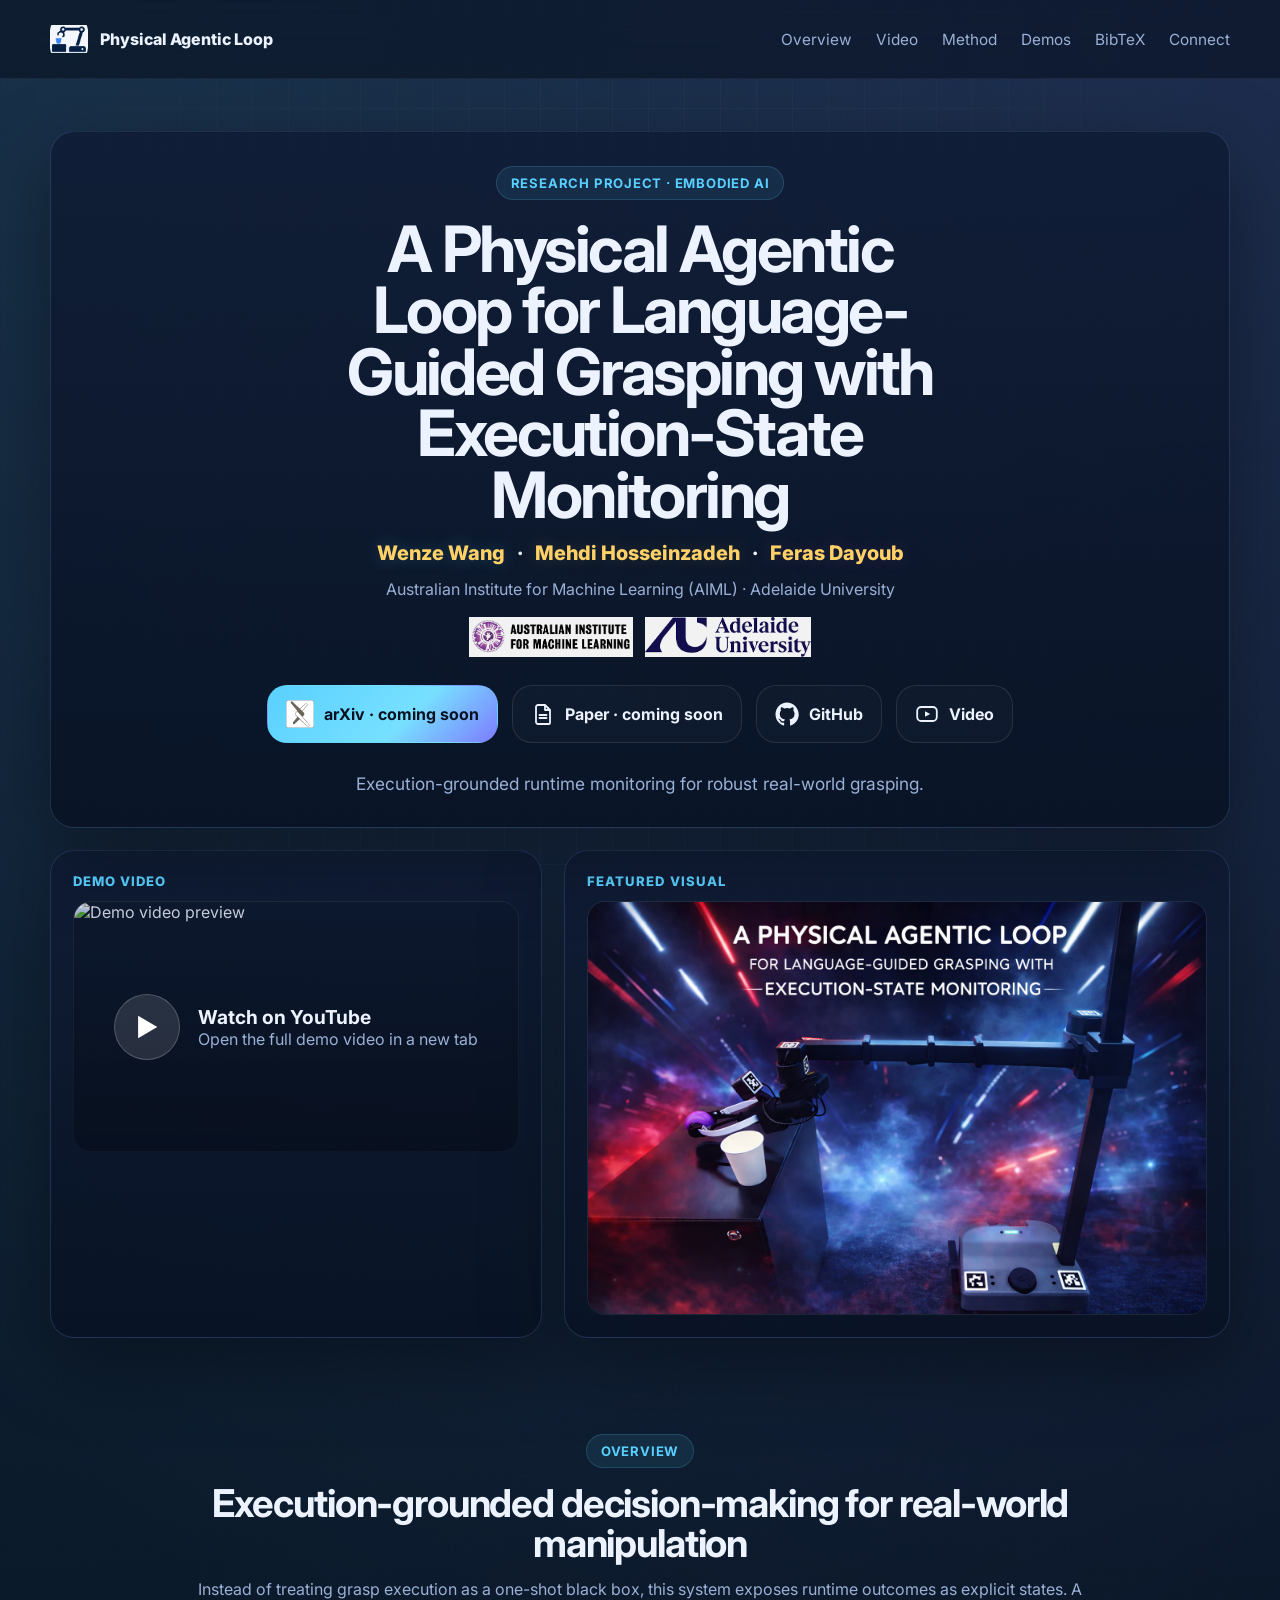
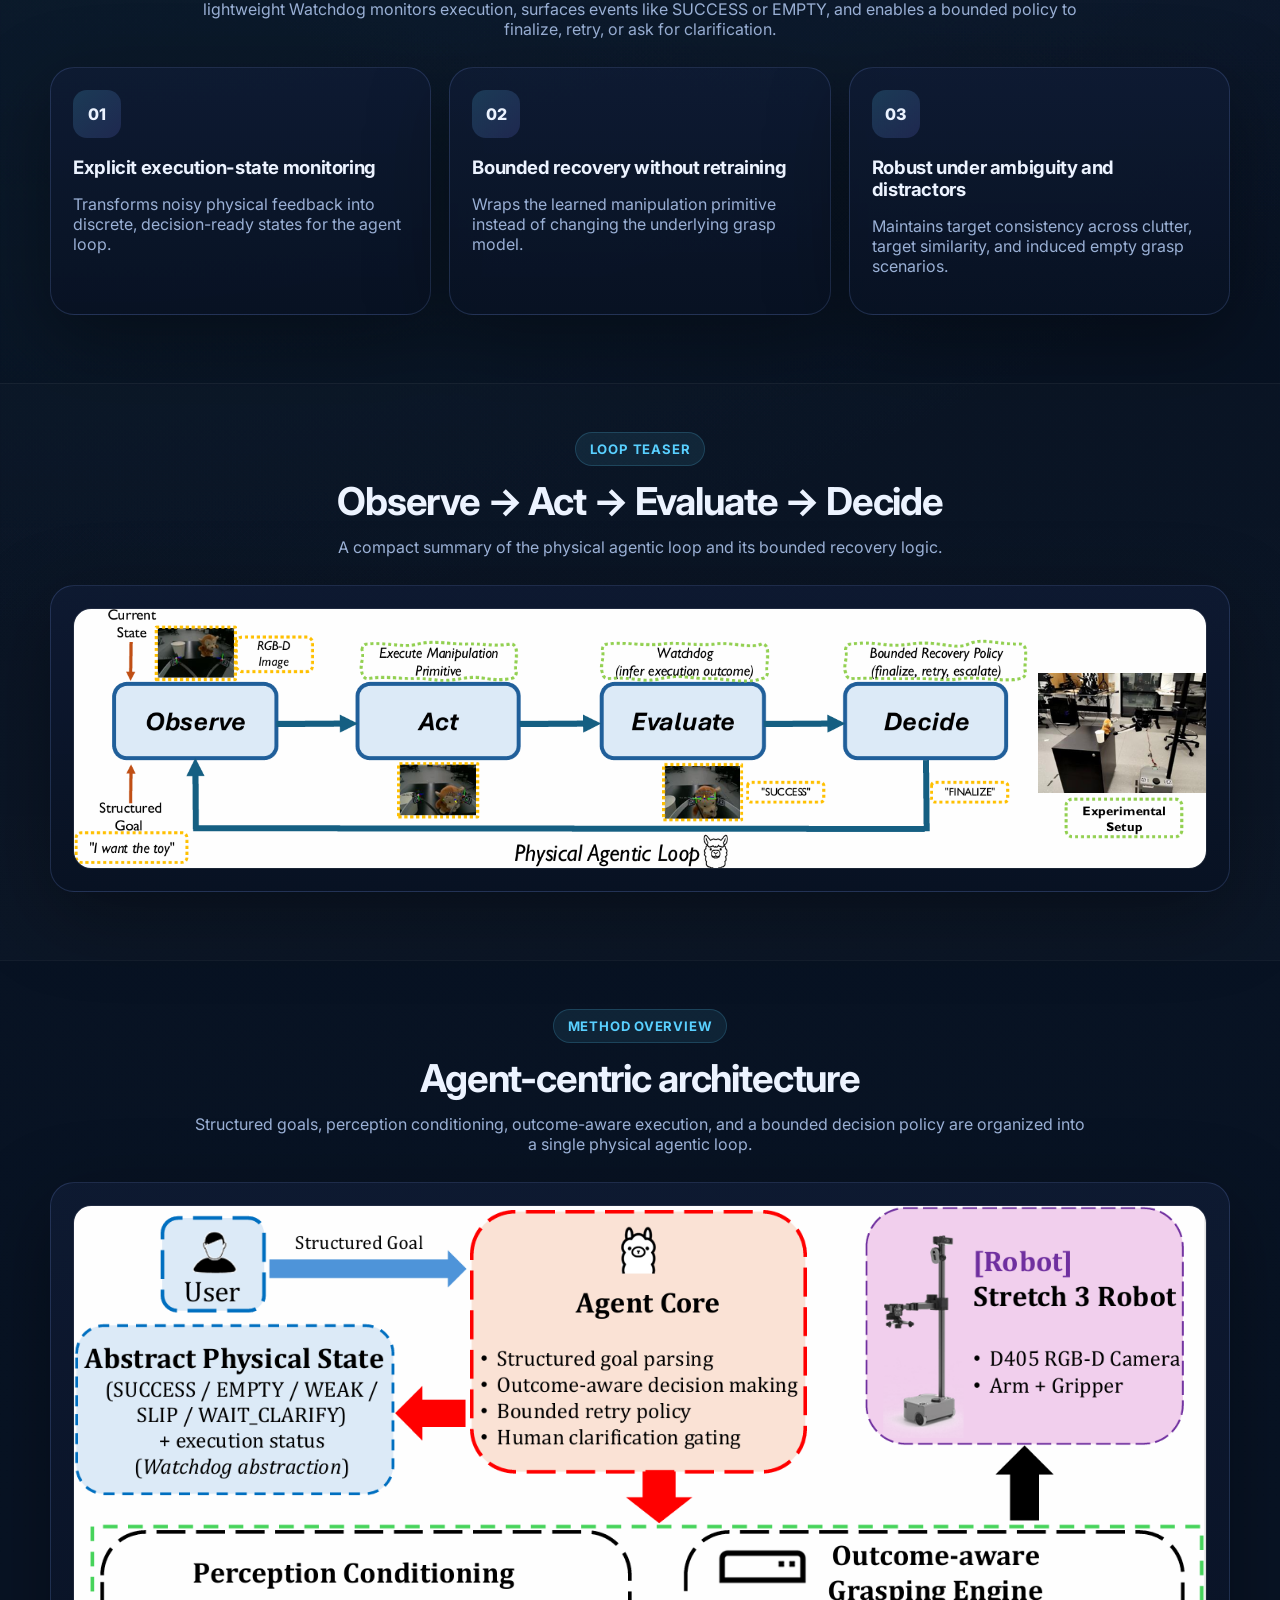
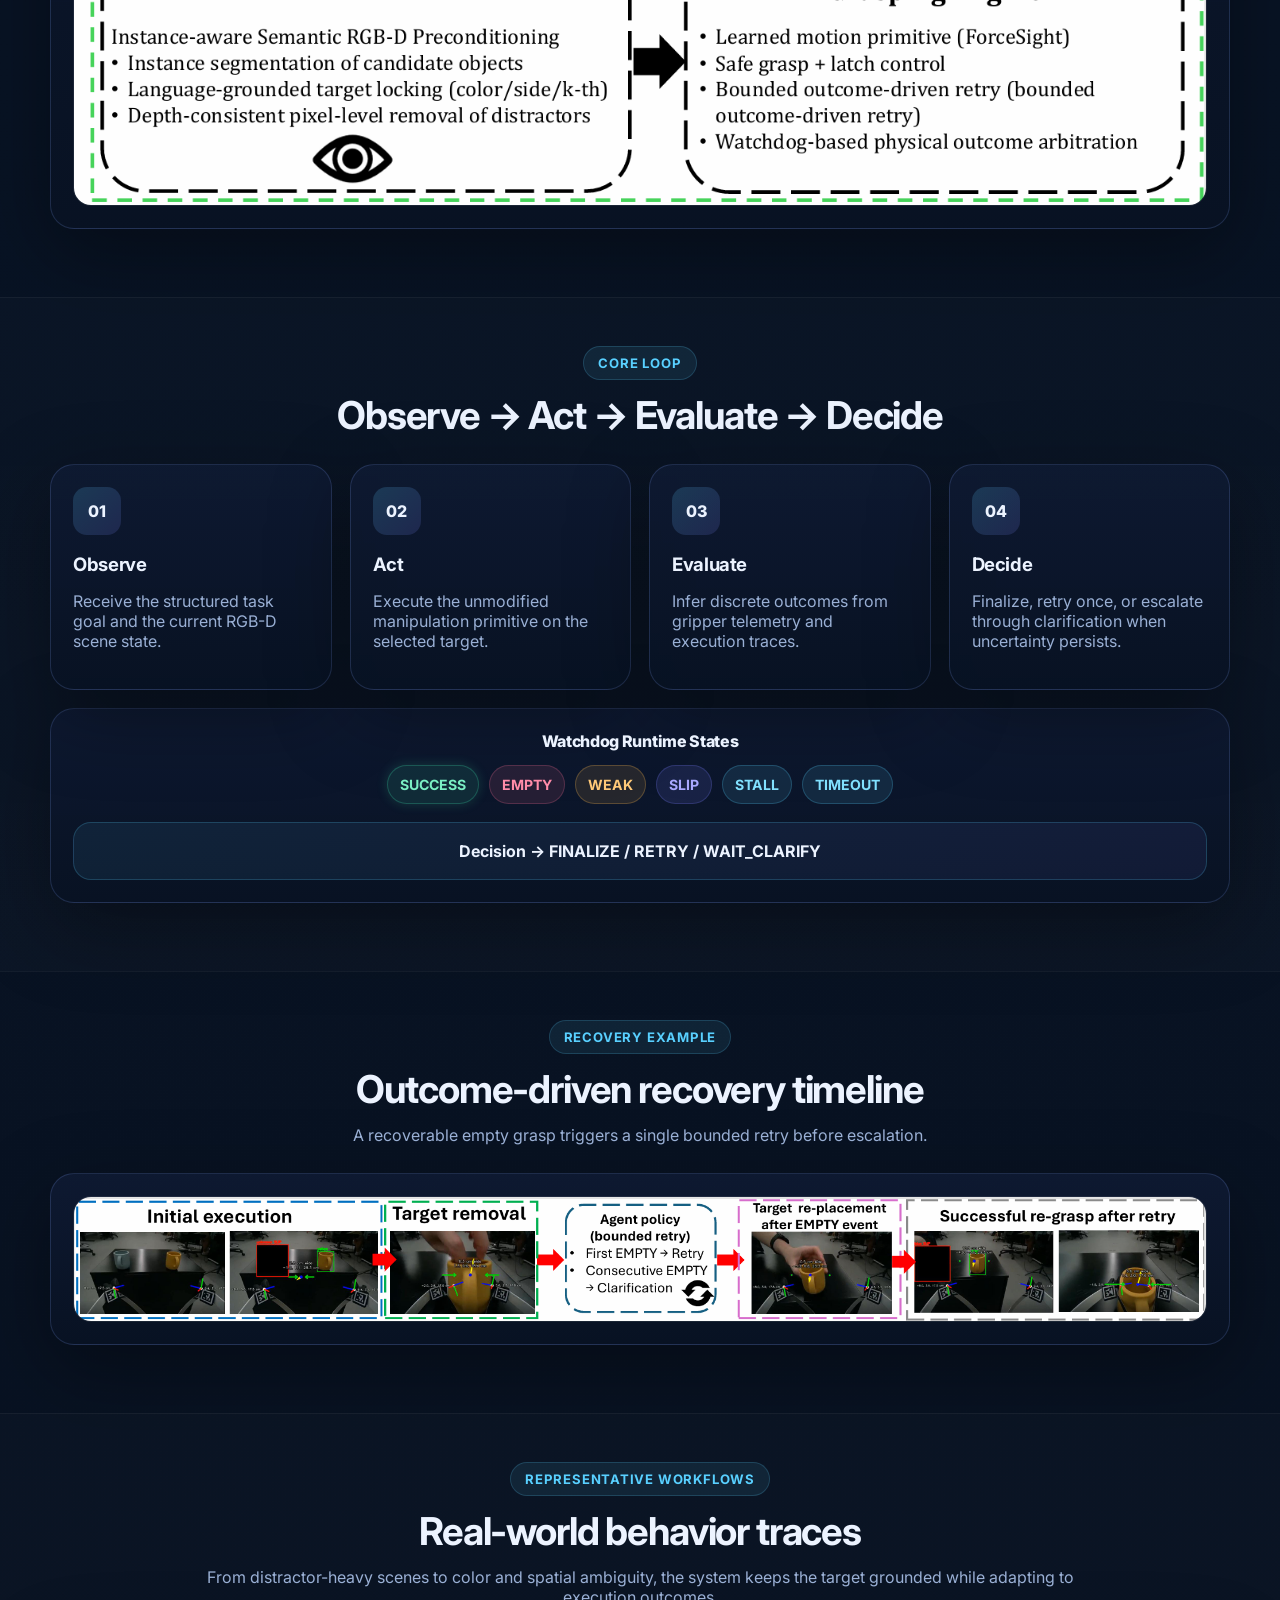
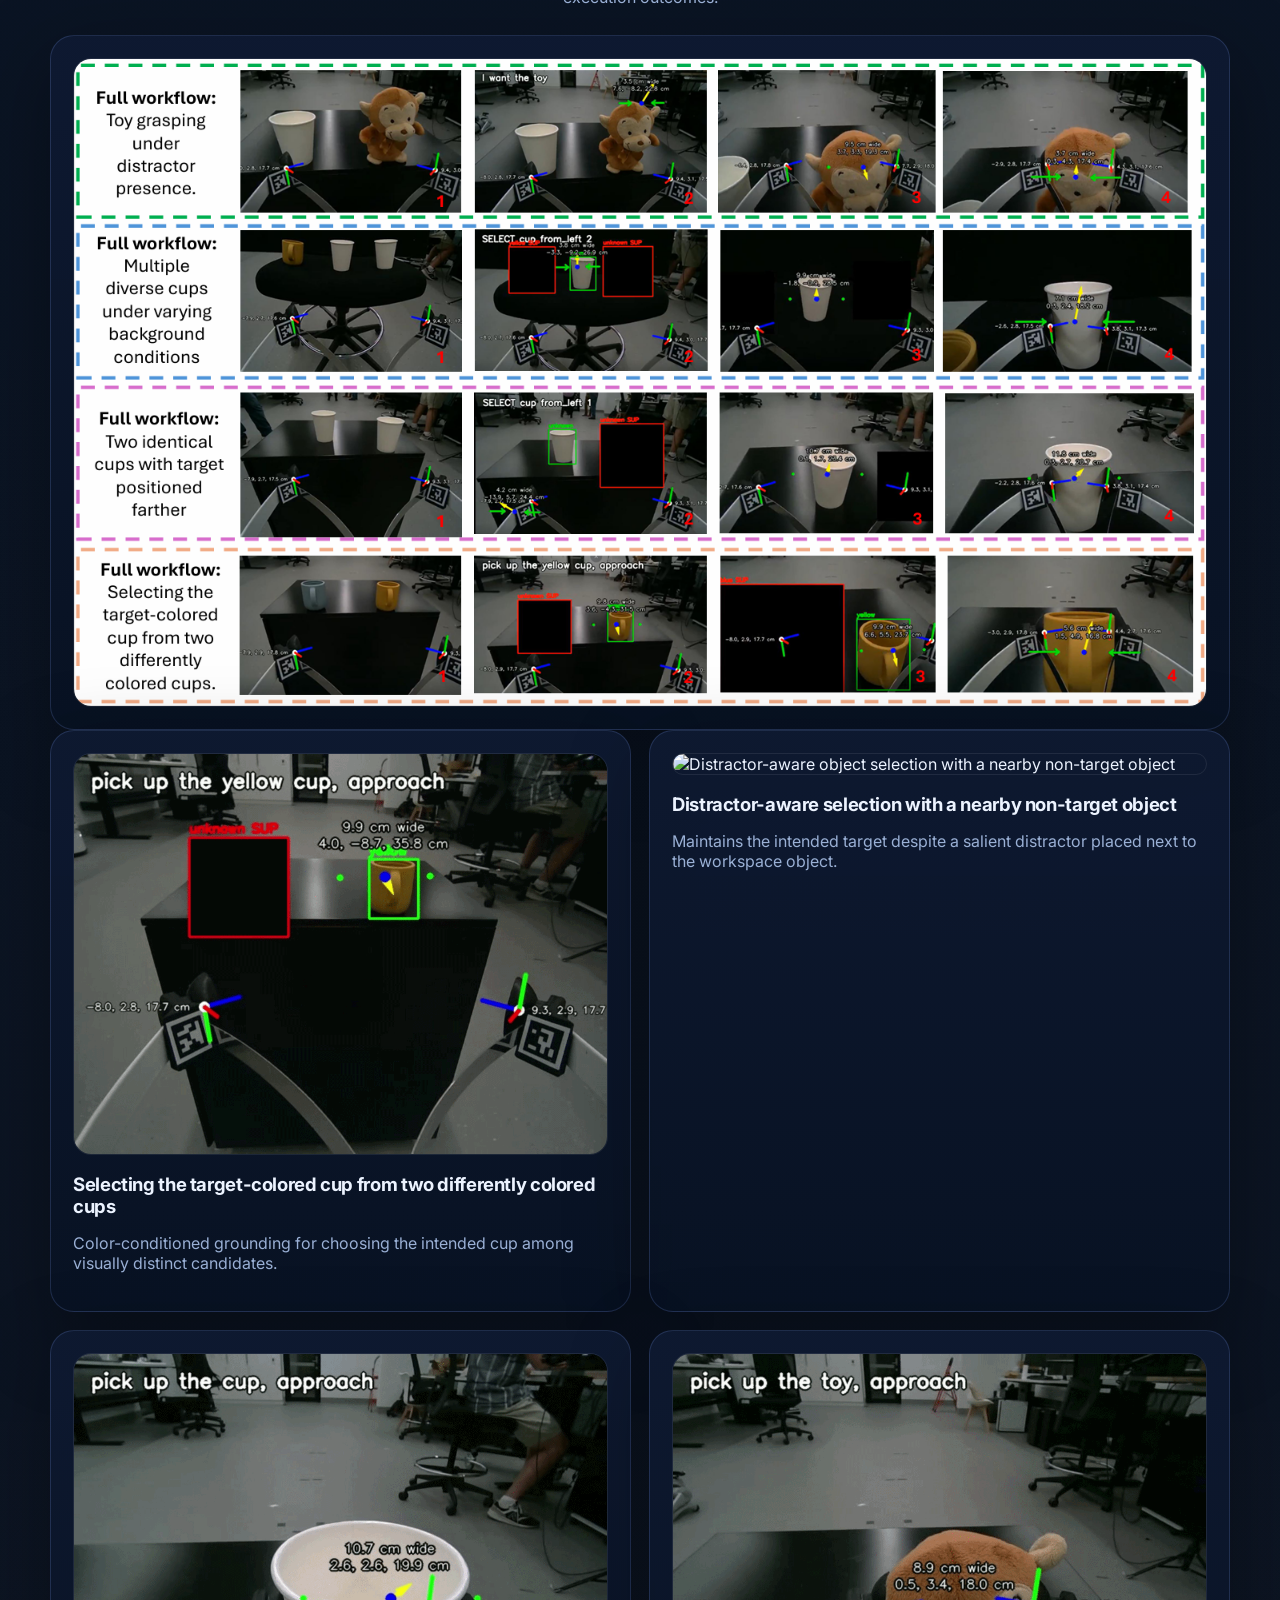
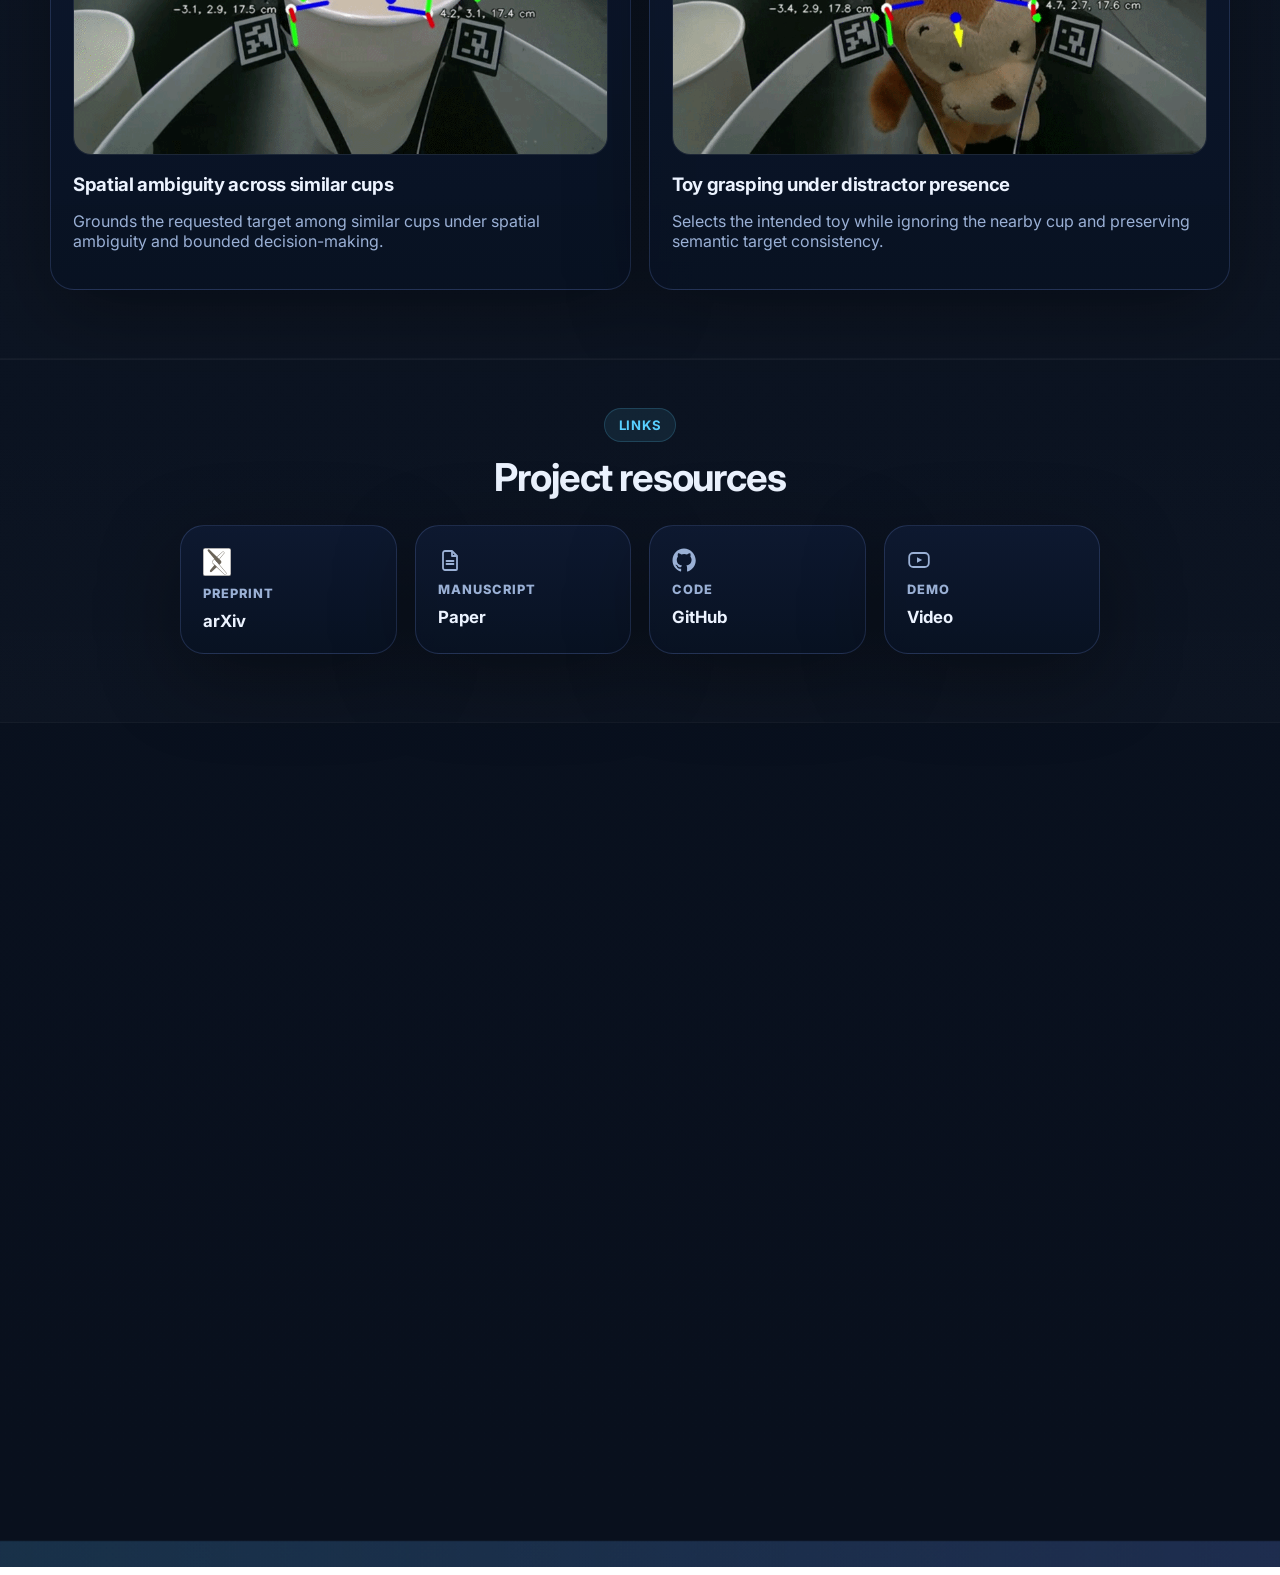
==== docs/index.html @ f864d69c "update website" ====
<!DOCTYPE html>
<html lang="en">
<head>
  <meta charset="UTF-8" />
  <meta name="viewport" content="width=device-width, initial-scale=1.0" />
  <title>Physical Agentic Loop | Project Page</title>
  <meta name="description" content="A Physical Agentic Loop for Language-Guided Grasping with Execution-State Monitoring" />
  <link rel="preconnect" href="https://fonts.googleapis.com">
  <link rel="preconnect" href="https://fonts.gstatic.com" crossorigin>
  <link href="https://fonts.googleapis.com/css2?family=Inter:wght@400;500;600;700;800&display=swap" rel="stylesheet">
  <link rel="icon" type="image/png" href="icon/Agent_loop_logo.png" />
  <link rel="stylesheet" href="style.css" />
</head>
<body>
  <div class="bg-grid"></div>

  <header class="site-header">
    <div class="container nav">
      <a class="brand" href="#top" aria-label="Physical Agentic Loop home">
        <img src="icon/Agent_loop_logo.png" alt="Agentic Loop logo" class="brand-logo" />
        <span class="brand-text">Physical Agentic Loop</span>
      </a>
      <nav class="nav-links">
        <a href="#overview">Overview</a>
        <a href="#video">Video</a>
        <a href="#method">Method</a>
        <a href="#demos">Demos</a>
        <a href="#bibtex">BibTeX</a>
        <a href="#connect">Connect</a>
      </nav>
    </div>
  </header>

  <main id="top">
    <section class="hero reveal">
      <div class="container">
        <div class="hero-top glass-card">
          <div class="eyebrow">Research Project · Embodied AI</div>

          <h1>A Physical Agentic Loop for Language-Guided Grasping with Execution-State Monitoring</h1>

          <div class="author-line">
            <a href="https://www.linkedin.com/in/wenze-wang-a43672235" target="_blank" rel="noopener" class="author author-one">Wenze Wang</a>
            <span>·</span>
            <a href="https://m80hz.github.io/" target="_blank" rel="noopener" class="author author-two">Mehdi Hosseinzadeh</a>
            <span>·</span>
            <a href="https://ferasdayoub.com/" target="_blank" rel="noopener" class="author author-three">Feras Dayoub</a>
          </div>

          <div class="affiliation-line strong-affiliation">
            Australian Institute for Machine Learning (AIML) · Adelaide University 
          </div>

          <div class="logo-row">
            <img src="png/AIML_logo.png" alt="AIML logo" class="aff-logo" />
            <img src="png/AdelaideUni_logo.png" alt="Adelaide University logo" class="aff-logo" />
          </div>

          <div class="hero-actions">
            <a class="btn btn-primary" href="#" aria-label="arXiv link">
              <img src="icon/arxiv-logo.svg" alt="arXiv" class="btn-icon arxiv-official" />
              <span>arXiv · coming soon</span>
            </a>
            <a class="btn btn-secondary" href="#" aria-label="Paper link">
              <span class="btn-icon icon-wrap" aria-hidden="true">
                <svg viewBox="0 0 24 24" fill="none" xmlns="http://www.w3.org/2000/svg">
                  <path d="M7 3h7l5 5v13a1 1 0 0 1-1 1H7a2 2 0 0 1-2-2V5a2 2 0 0 1 2-2Z" stroke="currentColor" stroke-width="1.8" stroke-linejoin="round"/>
                  <path d="M14 3v5h5" stroke="currentColor" stroke-width="1.8" stroke-linejoin="round"/>
                  <path d="M8.5 13h7M8.5 16h7" stroke="currentColor" stroke-width="1.8" stroke-linecap="round"/>
                </svg>
              </span>
              <span>Paper · coming soon</span>
            </a>
            <a class="btn btn-secondary" href="https://github.com/WenzeWWZ123/Agentic-Loop" target="_blank" rel="noopener">
              <span class="btn-icon icon-wrap" aria-hidden="true">
                <svg viewBox="0 0 24 24" fill="currentColor" xmlns="http://www.w3.org/2000/svg">
                  <path d="M12 .5C5.65.5.5 5.76.5 12.25c0 5.2 3.3 9.6 7.88 11.16.58.11.79-.26.79-.57 0-.28-.01-1.2-.02-2.18-3.21.72-3.89-1.39-3.89-1.39-.53-1.37-1.3-1.73-1.3-1.73-1.07-.75.08-.74.08-.74 1.18.08 1.8 1.24 1.8 1.24 1.05 1.84 2.76 1.31 3.43 1 .11-.78.41-1.31.75-1.61-2.56-.3-5.25-1.31-5.25-5.84 0-1.29.45-2.34 1.19-3.16-.12-.3-.52-1.52.11-3.16 0 0 .97-.32 3.19 1.21a10.8 10.8 0 0 1 5.8 0c2.22-1.53 3.19-1.21 3.19-1.21.63 1.64.23 2.86.11 3.16.74.82 1.19 1.87 1.19 3.16 0 4.54-2.69 5.54-5.26 5.84.42.37.79 1.09.79 2.2 0 1.59-.01 2.87-.01 3.26 0 .31.21.69.8.57 4.57-1.56 7.87-5.96 7.87-11.16C23.5 5.76 18.35.5 12 .5Z"/>
                </svg>
              </span>
              <span>GitHub</span>
            </a>
            <a class="btn btn-secondary" href="https://youtu.be/BaT5lDUizZE" target="_blank" rel="noopener">
              <span class="btn-icon icon-wrap" aria-hidden="true">
                <svg viewBox="0 0 24 24" fill="none" xmlns="http://www.w3.org/2000/svg">
                  <rect x="2.2" y="5" width="19.6" height="14" rx="4" stroke="currentColor" stroke-width="1.8"/>
                  <path d="M10 9.2 15.2 12 10 14.8V9.2Z" fill="currentColor"/>
                </svg>
              </span>
              <span>Video</span>
            </a>
          </div>

          <p class="hero-subtitle compact-subtitle">
            Execution-grounded runtime monitoring for robust real-world grasping.
          </p>
        </div>

        <div class="hero-media-grid">
          <div class="glass-card video-card" id="video">
            <div class="card-label">Demo Video</div>
            <a class="video-preview" href="https://youtu.be/BaT5lDUizZE" target="_blank" rel="noopener">
              <img src="https://img.youtube.com/vi/BaT5lDUizZE/maxresdefault.jpg" alt="Demo video preview" class="video-thumb" />
              <div class="video-overlay">
                <div class="play-badge">▶</div>
                <div>
                  <strong>Watch on YouTube</strong>
                  <span>Open the full demo video in a new tab</span>
                </div>
              </div>
            </a>
          </div>

          <div class="glass-card hero-image-card">
            <div class="card-label">Featured Visual</div>
            <img src="png/hero.png" alt="Hero visual for Physical Agentic Loop" class="feature-image hero-image" />
          </div>
        </div>
      </div>
    </section>

    <section id="overview" class="section reveal">
      <div class="container">
        <div class="section-heading center">
          <div class="eyebrow">Overview</div>
          <h2>Execution-grounded decision-making for real-world manipulation</h2>
          <p>
            Instead of treating grasp execution as a one-shot black box, this system exposes runtime outcomes as explicit states.
            A lightweight Watchdog monitors execution, surfaces events like SUCCESS or EMPTY, and enables a bounded policy to
            finalize, retry, or ask for clarification.
          </p>
        </div>

        <div class="feature-grid">
          <article class="glass-card feature-card">
            <div class="feature-icon">01</div>
            <h3>Explicit execution-state monitoring</h3>
            <p>Transforms noisy physical feedback into discrete, decision-ready states for the agent loop.</p>
          </article>
          <article class="glass-card feature-card">
            <div class="feature-icon">02</div>
            <h3>Bounded recovery without retraining</h3>
            <p>Wraps the learned manipulation primitive instead of changing the underlying grasp model.</p>
          </article>
          <article class="glass-card feature-card">
            <div class="feature-icon">03</div>
            <h3>Robust under ambiguity and distractors</h3>
            <p>Maintains target consistency across clutter, target similarity, and induced empty grasp scenarios.</p>
          </article>
        </div>
      </div>
    </section>

    <section class="section alt-section reveal">
      <div class="container">
        <div class="section-heading center">
          <div class="eyebrow">Loop Teaser</div>
          <h2>Observe → Act → Evaluate → Decide</h2>
          <p>A compact summary of the physical agentic loop and its bounded recovery logic.</p>
        </div>

        <div class="glass-card image-card">
          <img src="Figure/teaser.png" alt="Physical agentic loop teaser" class="large-figure" />
        </div>
      </div>
    </section>

    <section id="method" class="section reveal">
      <div class="container">
        <div class="section-heading center">
          <div class="eyebrow">Method Overview</div>
          <h2>Agent-centric architecture</h2>
          <p>Structured goals, perception conditioning, outcome-aware execution, and a bounded decision policy are organized into a single physical agentic loop.</p>
        </div>

        <div class="glass-card image-card">
          <img src="Figure/architecture.png" alt="System architecture diagram" class="large-figure" />
        </div>
      </div>
    </section>

    <section class="section alt-section reveal">
      <div class="container">
        <div class="section-heading center">
          <div class="eyebrow">Core Loop</div>
          <h2>Observe → Act → Evaluate → Decide</h2>
        </div>

        <div class="timeline-grid">
          <article class="glass-card timeline-card">
            <span class="timeline-index">01</span>
            <h3>Observe</h3>
            <p>Receive the structured task goal and the current RGB-D scene state.</p>
          </article>
          <article class="glass-card timeline-card">
            <span class="timeline-index">02</span>
            <h3>Act</h3>
            <p>Execute the unmodified manipulation primitive on the selected target.</p>
          </article>
          <article class="glass-card timeline-card">
            <span class="timeline-index">03</span>
            <h3>Evaluate</h3>
            <p>Infer discrete outcomes from gripper telemetry and execution traces.</p>
          </article>
          <article class="glass-card timeline-card">
            <span class="timeline-index">04</span>
            <h3>Decide</h3>
            <p>Finalize, retry once, or escalate through clarification when uncertainty persists.</p>
          </article>
        </div>

        <div class="watchdog-panel glass-card">
          <div class="watchdog-title">Watchdog Runtime States</div>
          <div class="outcome-cluster">
            <span class="outcome-badge success">SUCCESS</span>
            <span class="outcome-badge empty">EMPTY</span>
            <span class="outcome-badge weak">WEAK</span>
            <span class="outcome-badge slip">SLIP</span>
            <span class="outcome-badge stall">STALL</span>
            <span class="outcome-badge timeout">TIMEOUT</span>
          </div>
          <div class="decision-box">Decision → FINALIZE / RETRY / WAIT_CLARIFY</div>
        </div>
      </div>
    </section>

    <section class="section reveal">
      <div class="container">
        <div class="section-heading center">
          <div class="eyebrow">Recovery Example</div>
          <h2>Outcome-driven recovery timeline</h2>
          <p>A recoverable empty grasp triggers a single bounded retry before escalation.</p>
        </div>

        <div class="glass-card image-card">
          <img src="Figure/Auto_retry.png" alt="Auto retry recovery timeline" class="large-figure" />
        </div>
      </div>
    </section>

    <section id="demos" class="section alt-section reveal">
      <div class="container">
        <div class="section-heading center">
          <div class="eyebrow">Representative Workflows</div>
          <h2>Real-world behavior traces</h2>
          <p>From distractor-heavy scenes to color and spatial ambiguity, the system keeps the target grounded while adapting to execution outcomes.</p>
        </div>

        <div class="glass-card image-card process-card">
          <img src="Figure/process_fig.png" alt="Representative workflow figure" class="large-figure" />
        </div>

        <div class="demo-grid">
          <article class="glass-card demo-card">
            <img src="GIF/Web_2.gif" alt="Selecting the target-colored cup from two differently colored cups" class="demo-media" />
            <h3>Selecting the target-colored cup from two differently colored cups</h3>
            <p>Color-conditioned grounding for choosing the intended cup among visually distinct candidates.</p>
          </article>
          <article class="glass-card demo-card">
            <img src="GIF/Web_3.gif" alt="Distractor-aware object selection with a nearby non-target object" class="demo-media" />
            <h3>Distractor-aware selection with a nearby non-target object</h3>
            <p>Maintains the intended target despite a salient distractor placed next to the workspace object.</p>
          </article>
          <article class="glass-card demo-card">
            <img src="GIF/Web_4.gif" alt="Spatial ambiguity across similar cups" class="demo-media" />
            <h3>Spatial ambiguity across similar cups</h3>
            <p>Grounds the requested target among similar cups under spatial ambiguity and bounded decision-making.</p>
          </article>
          <article class="glass-card demo-card">
            <img src="GIF/Web_5.gif" alt="Toy grasping under distractor presence" class="demo-media" />
            <h3>Toy grasping under distractor presence</h3>
            <p>Selects the intended toy while ignoring the nearby cup and preserving semantic target consistency.</p>
          </article>
        </div>
      </div>
    </section>

    <section class="section alt-section reveal">
      <div class="container small-container">
        <div class="section-heading center">
          <div class="eyebrow">Links</div>
          <h2>Project resources</h2>
        </div>

        <div class="resource-grid resource-grid-4">
          <a class="glass-card resource-card" href="#" target="_blank" rel="noopener">
            <img src="icon/arxiv-logo.svg" alt="arXiv" class="resource-icon arxiv-official" />
            <span class="resource-label">Preprint</span>
            <strong>arXiv</strong>
          </a>
          <a class="glass-card resource-card" href="#" target="_blank" rel="noopener">
            <span class="resource-icon icon-wrap" aria-hidden="true">
              <svg viewBox="0 0 24 24" fill="none" xmlns="http://www.w3.org/2000/svg">
                <path d="M7 3h7l5 5v13a1 1 0 0 1-1 1H7a2 2 0 0 1-2-2V5a2 2 0 0 1 2-2Z" stroke="currentColor" stroke-width="1.8" stroke-linejoin="round"/>
                <path d="M14 3v5h5" stroke="currentColor" stroke-width="1.8" stroke-linejoin="round"/>
                <path d="M8.5 13h7M8.5 16h7" stroke="currentColor" stroke-width="1.8" stroke-linecap="round"/>
              </svg>
            </span>
            <span class="resource-label">Manuscript</span>
            <strong>Paper</strong>
          </a>
          <a class="glass-card resource-card" href="https://github.com/WenzeWWZ123/Agentic-Loop" target="_blank" rel="noopener">
            <span class="resource-icon icon-wrap" aria-hidden="true">
              <svg viewBox="0 0 24 24" fill="currentColor" xmlns="http://www.w3.org/2000/svg">
                <path d="M12 .5C5.65.5.5 5.76.5 12.25c0 5.2 3.3 9.6 7.88 11.16.58.11.79-.26.79-.57 0-.28-.01-1.2-.02-2.18-3.21.72-3.89-1.39-3.89-1.39-.53-1.37-1.3-1.73-1.3-1.73-1.07-.75.08-.74.08-.74 1.18.08 1.8 1.24 1.8 1.24 1.05 1.84 2.76 1.31 3.43 1 .11-.78.41-1.31.75-1.61-2.56-.3-5.25-1.31-5.25-5.84 0-1.29.45-2.34 1.19-3.16-.12-.3-.52-1.52.11-3.16 0 0 .97-.32 3.19 1.21a10.8 10.8 0 0 1 5.8 0c2.22-1.53 3.19-1.21 3.19-1.21.63 1.64.23 2.86.11 3.16.74.82 1.19 1.87 1.19 3.16 0 4.54-2.69 5.54-5.26 5.84.42.37.79 1.09.79 2.2 0 1.59-.01 2.87-.01 3.26 0 .31.21.69.8.57 4.57-1.56 7.87-5.96 7.87-11.16C23.5 5.76 18.35.5 12 .5Z"/>
              </svg>
            </span>
            <span class="resource-label">Code</span>
            <strong>GitHub</strong>
          </a>
          <a class="glass-card resource-card" href="https://youtu.be/BaT5lDUizZE" target="_blank" rel="noopener">
            <span class="resource-icon icon-wrap" aria-hidden="true">
              <svg viewBox="0 0 24 24" fill="none" xmlns="http://www.w3.org/2000/svg">
                <rect x="2.2" y="5" width="19.6" height="14" rx="4" stroke="currentColor" stroke-width="1.8"/>
                <path d="M10 9.2 15.2 12 10 14.8V9.2Z" fill="currentColor"/>
              </svg>
            </span>
            <span class="resource-label">Demo</span>
            <strong>Video</strong>
          </a>
        </div>
      </div>
    </section>

    <section id="bibtex" class="section reveal">
      <div class="container small-container">
        <div class="section-heading center">
          <div class="eyebrow">Citation</div>
          <h2>BibTeX</h2>
        </div>

        <div class="glass-card bib-card">
<pre><code>@article{wang2026physicalagenticloop,
  title   = {A Physical Agentic Loop for Language-Guided Grasping with Execution-State Monitoring},
  author  = {Wang, Wenze and Hosseinzadeh, Mehdi and Dayoub, Feras},
  journal = {arXiv preprint arXiv:XXXX.XXXXX},
  year    = {2026},
  note    = {Preprint under review; update identifier after announcement}
}</code></pre>
        </div>
      </div>
    </section>

    <section id="connect" class="section footer-section reveal">
      <div class="container small-container">
        <div class="section-heading center">
          <div class="eyebrow">Connect</div>
          <h2>Get in touch</h2>
          <p>For collaboration, research discussion, or project inquiries, feel free to reach out.</p>
        </div>

        <a class="glass-card contact-card" href="mailto:wenze.wang@student.adelaide.edu.au">
          <span class="contact-label">Email</span>
          <strong>wenze.wang@student.adelaide.edu.au</strong>
        </a>
      </div>
    </section>
  </main>

  <script src="script.js"></script>
</body>
</html>
---- docs/style.css ----
:root {
  --bg: #07111f;
  --bg-soft: #0d1830;
  --panel: rgba(15, 27, 52, 0.78);
  --panel-strong: rgba(12, 24, 46, 0.92);
  --border: rgba(133, 166, 255, 0.18);
  --text: #ecf3ff;
  --muted: #9ab0d5;
  --accent: #59d0ff;
  --accent-2: #7d7cff;
  --success: #45e5ae;
  --warning: #ffb74d;
  --danger: #ff6f91;
  --shadow: 0 24px 80px rgba(0, 0, 0, 0.35);
  --radius: 24px;
  --container: 1180px;
}

* { box-sizing: border-box; }
html { scroll-behavior: smooth; }
body {
  margin: 0;
  font-family: "Inter", system-ui, sans-serif;
  color: var(--text);
  background:
    radial-gradient(circle at top left, rgba(89, 208, 255, 0.14), transparent 28%),
    radial-gradient(circle at top right, rgba(125, 124, 255, 0.16), transparent 24%),
    linear-gradient(180deg, #07111f 0%, #081324 40%, #09101d 100%);
  overflow-x: hidden;
}

a { color: inherit; }
img { max-width: 100%; }

.bg-grid {
  position: fixed;
  inset: 0;
  background-image:
    linear-gradient(rgba(255,255,255,0.03) 1px, transparent 1px),
    linear-gradient(90deg, rgba(255,255,255,0.03) 1px, transparent 1px);
  background-size: 36px 36px;
  mask-image: radial-gradient(circle at center, black 40%, transparent 90%);
  pointer-events: none;
  z-index: 0;
}

.container {
  width: min(var(--container), calc(100% - 32px));
  margin: 0 auto;
  position: relative;
  z-index: 1;
}

.small-container { width: min(920px, calc(100% - 32px)); }

.site-header {
  position: sticky;
  top: 0;
  z-index: 50;
  backdrop-filter: blur(18px);
  background: rgba(7, 17, 31, 0.58);
  border-bottom: 1px solid rgba(255,255,255,0.06);
}

.nav {
  display: flex;
  align-items: center;
  justify-content: space-between;
  min-height: 78px;
}

.brand {
  display: inline-flex;
  align-items: center;
  gap: 12px;
  font-weight: 800;
  text-decoration: none;
}

.brand-logo {
  width: 38px;
  height: 38px;
  object-fit: contain;
  border-radius: 10px;
}

.nav-links {
  display: flex;
  gap: 24px;
  flex-wrap: wrap;
}

.nav-links a {
  text-decoration: none;
  color: var(--muted);
  font-size: 0.96rem;
}

.nav-links a:hover,
.nav-links a.active {
  color: var(--text);
}

.hero {
  padding: 52px 0 48px;
}

.hero-top {
  padding: 34px 34px 28px;
  margin-bottom: 22px;
  text-align: center;
  position: relative;
  overflow: hidden;
}

.hero-top::after {
  content: "";
  position: absolute;
  top: 0;
  left: -100%;
  width: 40%;
  height: 100%;
  background: linear-gradient(120deg, transparent, rgba(89, 208, 255, 0.13), transparent);
  animation: scan 5s infinite;
}

@keyframes scan {
  0% { left: -100%; }
  100% { left: 180%; }
}

.eyebrow {
  display: inline-flex;
  padding: 8px 14px;
  border-radius: 999px;
  background: rgba(89, 208, 255, 0.09);
  border: 1px solid rgba(89, 208, 255, 0.18);
  color: var(--accent);
  font-size: 0.82rem;
  font-weight: 700;
  letter-spacing: 0.06em;
  text-transform: uppercase;
}

h1 {
  margin: 18px auto 16px;
  font-size: clamp(2.3rem, 5vw, 4.75rem);
  line-height: 0.96;
  letter-spacing: -0.04em;
  max-width: 15ch;
}

.hero-subtitle,
.section-heading p,
.feature-card p,
.timeline-card p,
.demo-card p,
.panel-card li,
.stat-meta,
.resource-card span,
.resource-card strong,
.watchdog-panel,
.affiliation-line,
.recovery-note,
.contact-card {
  color: var(--muted);
}

.hero-subtitle {
  font-size: 1.08rem;
  line-height: 1.75;
  max-width: 68ch;
  margin: 0 auto;
}

.hero-subtitle span { color: var(--text); font-weight: 800; }

.author-line,
.affiliation-line,
.logo-row {
  display: flex;
  justify-content: center;
  align-items: center;
  gap: 12px;
  flex-wrap: wrap;
  margin-top: 14px;
}

.author-line {
  font-size: clamp(1.05rem, 2vw, 1.25rem);
  font-weight: 800;
}

.author-line a {
  text-decoration: none;
  font-weight: 800;
  transition: transform 0.16s ease, filter 0.16s ease;
}

.author-line a:hover { transform: translateY(-1px); filter: brightness(1.08); }

.author-one {
  color: #7df9ff;
  text-shadow: 0 0 18px rgba(125, 249, 255, 0.22);
}

.author-two {
  color: #ffd166;
  text-shadow: 0 0 18px rgba(255, 209, 102, 0.18);
}

.author-three {
  color: #ff8bd2;
  text-shadow: 0 0 18px rgba(255, 139, 210, 0.18);
}

.logo-row { margin-top: 18px; }

.aff-logo {
  height: 40px;
  width: auto;
  object-fit: contain;
  opacity: 0.95;
}

.hero-actions {
  display: flex;
  flex-wrap: wrap;
  justify-content: center;
  gap: 14px;
  margin: 28px 0 26px;
}

.btn {
  display: inline-flex;
  align-items: center;
  justify-content: center;
  gap: 10px;
  padding: 14px 18px;
  border-radius: 20px;
  text-decoration: none;
  font-weight: 700;
  border: 1px solid rgba(255,255,255,0.1);
  transition: transform 0.18s ease, border-color 0.18s ease, background 0.18s ease;
}

.btn:hover { transform: translateY(-2px); }

.btn-primary {
  background: linear-gradient(135deg, var(--accent), #77e0ff 60%, var(--accent-2));
  color: #07111f;
  border-color: transparent;
}

.btn-secondary {
  background: rgba(255,255,255,0.02);
  color: var(--text);
}

.btn-icon,
.resource-icon {
  width: 24px;
  height: 24px;
  object-fit: contain;
  flex: 0 0 auto;
}

.icon-wrap {
  display: inline-flex;
  align-items: center;
  justify-content: center;
}

.icon-wrap svg {
  width: 100%;
  height: 100%;
  display: block;
}

.arxiv-official {
  width: 28px;
  height: 28px;
}

.hero-media-grid {
  display: grid;
  grid-template-columns: 0.85fr 1.15fr;
  gap: 22px;
  align-items: stretch;
}

.glass-card {
  background: linear-gradient(180deg, rgba(15, 27, 52, 0.84), rgba(8, 18, 35, 0.88));
  border: 1px solid var(--border);
  border-radius: var(--radius);
  box-shadow: var(--shadow);
}

.teaser-card,
.video-card,
.image-card,
.feature-card,
.timeline-card,
.stat-card,
.demo-card,
.panel-card,
.resource-card,
.bib-card,
.watchdog-panel,
.hero-image-card,
.contact-card {
  padding: 22px;
}

.card-label {
  font-size: 0.82rem;
  color: var(--accent);
  text-transform: uppercase;
  letter-spacing: 0.08em;
  font-weight: 800;
  margin-bottom: 12px;
}

.feature-image,
.large-figure,
.demo-media,
.video-thumb {
  display: block;
  width: 100%;
  border-radius: 18px;
  border: 1px solid rgba(255,255,255,0.08);
}

.hero-image {
  max-height: 620px;
  object-fit: cover;
  object-position: center top;
}

.video-preview {
  position: relative;
  display: block;
  text-decoration: none;
}

.video-thumb {
  aspect-ratio: 16 / 9;
  object-fit: cover;
}

.video-overlay {
  position: absolute;
  inset: 0;
  display: flex;
  align-items: center;
  justify-content: center;
  gap: 18px;
  padding: 20px;
  background: linear-gradient(180deg, rgba(6,12,24,0.15), rgba(6,12,24,0.62));
  border-radius: 18px;
  text-align: left;
}

.video-overlay strong {
  display: block;
  font-size: 1.2rem;
  color: var(--text);
}

.video-overlay span {
  color: var(--muted);
}

.play-badge {
  display: grid;
  place-items: center;
  width: 66px;
  height: 66px;
  border-radius: 50%;
  background: rgba(255,255,255,0.12);
  border: 1px solid rgba(255,255,255,0.2);
  color: white;
  font-size: 1.55rem;
  flex: 0 0 auto;
}

.demo-media {
  margin-bottom: 14px;
}

.demo-media:hover,
.feature-image:hover,
.large-figure:hover,
.video-thumb:hover {
  box-shadow: 0 0 26px rgba(89,208,255,0.18);
}

.section {
  padding: 48px 0 68px;
}

.alt-section {
  background: linear-gradient(180deg, rgba(255,255,255,0.012), rgba(255,255,255,0.02));
  border-top: 1px solid rgba(255,255,255,0.04);
  border-bottom: 1px solid rgba(255,255,255,0.04);
}

.section-heading {
  max-width: 900px;
  margin: 0 auto 28px;
}

.section-heading.center { text-align: center; }

.section-heading h2 {
  margin: 16px 0 10px;
  font-size: clamp(2rem, 3vw, 3.1rem);
  line-height: 1.02;
  letter-spacing: -0.03em;
}

.feature-grid,
.timeline-grid,
.stats-grid,
.demo-grid,
.dual-panel,
.resource-grid {
  display: grid;
  gap: 18px;
}

.feature-grid { grid-template-columns: repeat(3, 1fr); }
.timeline-grid { grid-template-columns: repeat(4, 1fr); }
.stats-grid { grid-template-columns: repeat(4, 1fr); }
.demo-grid { grid-template-columns: repeat(2, 1fr); }
.dual-panel { grid-template-columns: repeat(2, 1fr); margin-top: 18px; }
.resource-grid { grid-template-columns: repeat(3, 1fr); }
.resource-grid-4 { grid-template-columns: repeat(4, 1fr); }

.feature-icon,
.timeline-index {
  display: inline-flex;
  align-items: center;
  justify-content: center;
  width: 48px;
  height: 48px;
  border-radius: 14px;
  background: linear-gradient(135deg, rgba(89,208,255,0.18), rgba(125,124,255,0.16));
  color: var(--text);
  font-weight: 800;
}

.feature-card h3,
.timeline-card h3,
.demo-card h3,
.panel-card h3,
.stat-title {
  margin: 18px 0 10px;
  font-size: 1.16rem;
  letter-spacing: -0.02em;
}

.watchdog-panel {
  margin-top: 18px;
  text-align: center;
}

.watchdog-title {
  font-size: 1rem;
  font-weight: 800;
  margin-bottom: 14px;
  letter-spacing: -0.02em;
  color: var(--text);
}

.outcome-cluster {
  display: flex;
  gap: 10px;
  flex-wrap: wrap;
  justify-content: center;
}

.outcome-badge {
  display: inline-flex;
  align-items: center;
  padding: 10px 12px;
  border-radius: 999px;
  font-size: 0.88rem;
  font-weight: 700;
  border: 1px solid transparent;
}

.success {
  background: rgba(69,229,174,0.11);
  color: #7bf0c4;
  border-color: rgba(69,229,174,0.24);
  box-shadow: 0 0 12px rgba(69,229,174,0.18);
}

.empty {
  background: rgba(255,111,145,0.11);
  color: #ff8ca9;
  border-color: rgba(255,111,145,0.22);
  animation: blink 1.8s infinite;
}

.weak {
  background: rgba(255,183,77,0.11);
  color: #ffc978;
  border-color: rgba(255,183,77,0.25);
}

.slip {
  background: rgba(125,124,255,0.13);
  color: #a9a8ff;
  border-color: rgba(125,124,255,0.22);
}

.timeout,
.stall {
  background: rgba(89,208,255,0.11);
  color: #81e1ff;
  border-color: rgba(89,208,255,0.22);
}

@keyframes blink {
  0%, 100% { opacity: 1; }
  50% { opacity: 0.48; }
}

.decision-box {
  margin-top: 18px;
  padding: 18px;
  border-radius: 18px;
  background: linear-gradient(135deg, rgba(89,208,255,0.08), rgba(125,124,255,0.08));
  border: 1px solid rgba(89,208,255,0.2);
  font-weight: 700;
  color: var(--text);
}

.clean-list {
  list-style: none;
  margin: 0;
  padding: 0;
}

.clean-list li {
  display: flex;
  align-items: center;
  justify-content: space-between;
  gap: 18px;
  padding: 14px 0;
  border-bottom: 1px solid rgba(255,255,255,0.06);
}

.clean-list li:last-child { border-bottom: 0; }
.clean-list strong { color: var(--text); }

.resource-card {
  text-decoration: none;
  transition: transform 0.18s ease, border-color 0.18s ease;
  display: flex;
  flex-direction: column;
  align-items: flex-start;
  gap: 10px;
}

.resource-card:hover { transform: translateY(-2px); border-color: rgba(89,208,255,0.32); }
.resource-label {
  display: block;
  font-size: 0.8rem;
  color: var(--accent);
  text-transform: uppercase;
  letter-spacing: 0.08em;
  font-weight: 800;
}

.resource-card strong {
  display: block;
  color: var(--text);
  font-size: 1.05rem;
}

.contact-card {
  display: block;
  text-decoration: none;
  text-align: center;
  padding: 28px 24px;
}

.contact-label {
  display: block;
  font-size: 0.82rem;
  color: var(--accent);
  text-transform: uppercase;
  letter-spacing: 0.08em;
  font-weight: 800;
  margin-bottom: 10px;
}

.contact-card strong {
  color: var(--text);
  font-size: 1.2rem;
}

.footer-section { padding-bottom: 86px; }
pre {
  margin: 0;
  overflow-x: auto;
  white-space: pre-wrap;
}
code { font-family: ui-monospace, SFMono-Regular, Menlo, Consolas, monospace; }

.reveal {
  opacity: 0;
  transform: translateY(26px);
  transition: opacity 0.72s ease, transform 0.72s ease;
}

.reveal.visible {
  opacity: 1;
  transform: translateY(0);
}

@media (max-width: 1080px) {
  .hero-media-grid,
  .feature-grid,
  .timeline-grid,
  .stats-grid,
  .demo-grid,
  .dual-panel,
  .resource-grid,
  .resource-grid-4 {
    grid-template-columns: 1fr;
  }

  .aff-logo { height: 34px; }
  h1 { max-width: 100%; }
  .hero-image { max-height: none; }
}

@media (max-width: 760px) {
  .nav {
    flex-direction: column;
    gap: 12px;
    padding: 16px 0;
  }

  .nav-links {
    gap: 16px;
    justify-content: center;
  }

  .hero {
    padding-top: 28px;
  }

  .hero-actions {
    flex-direction: column;
  }

  .btn {
    width: 100%;
  }

  .section {
    padding: 38px 0 52px;
  }

  .teaser-card,
  .video-card,
  .image-card,
  .feature-card,
  .timeline-card,
  .stat-card,
  .demo-card,
  .panel-card,
  .resource-card,
  .bib-card,
  .watchdog-panel,
  .hero-top,
  .hero-image-card,
  .contact-card {
    padding: 18px;
  }

  .video-overlay {
    flex-direction: column;
    text-align: center;
  }
}


/* Force all authors to same highlighted color */
.author-line a {
  color: #ffd166 !important;
}
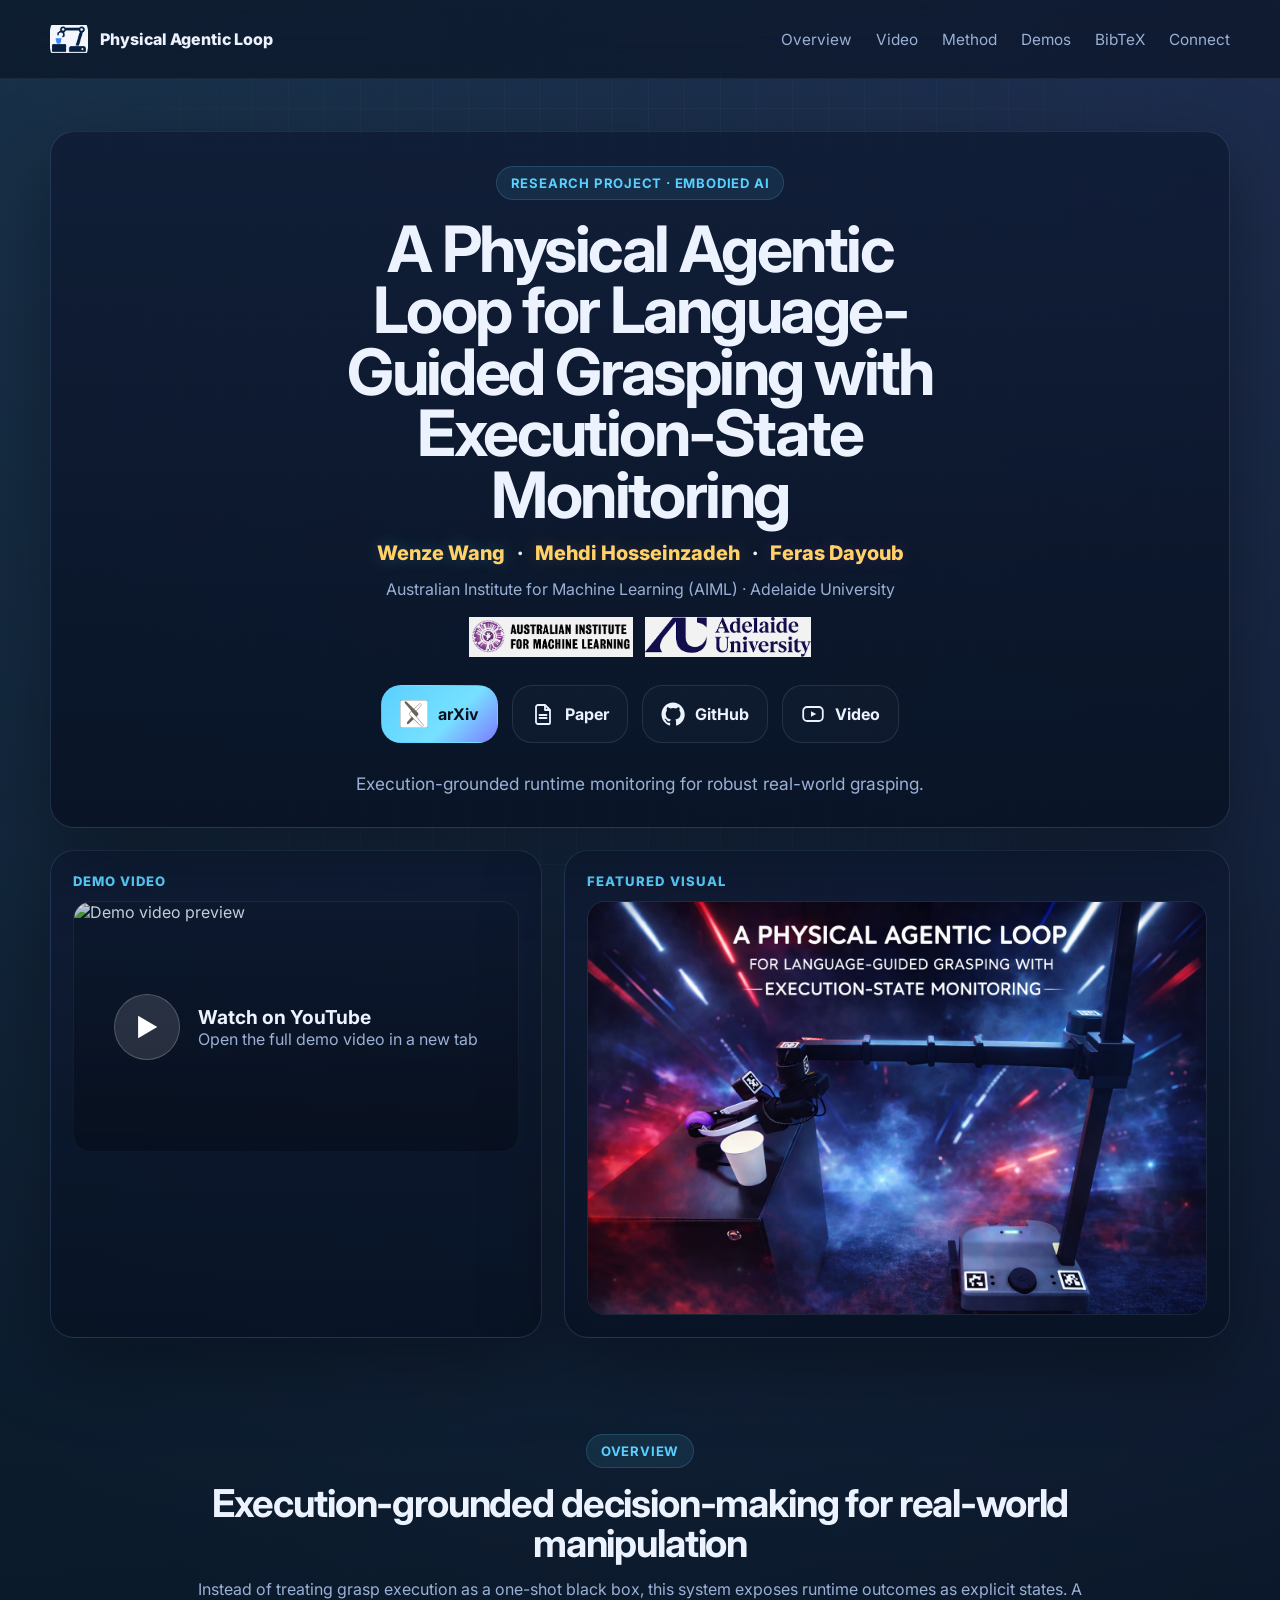
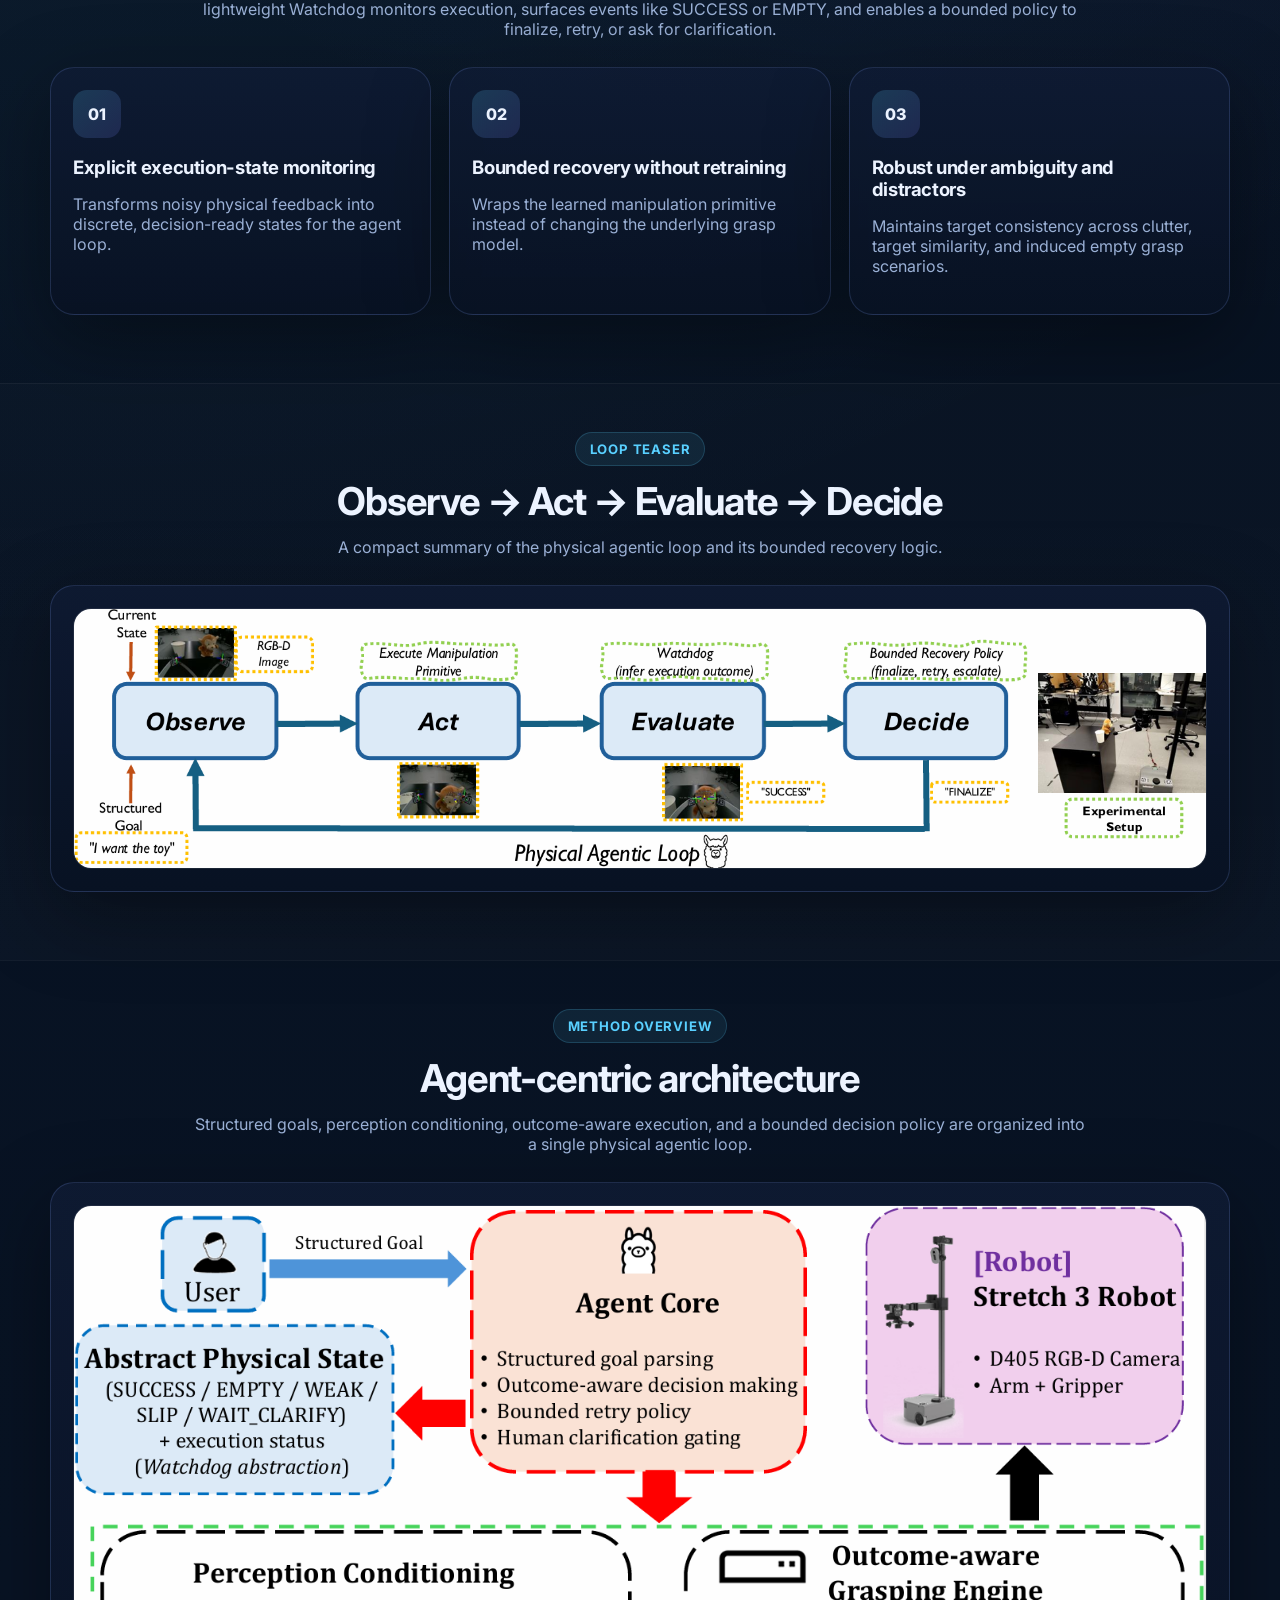
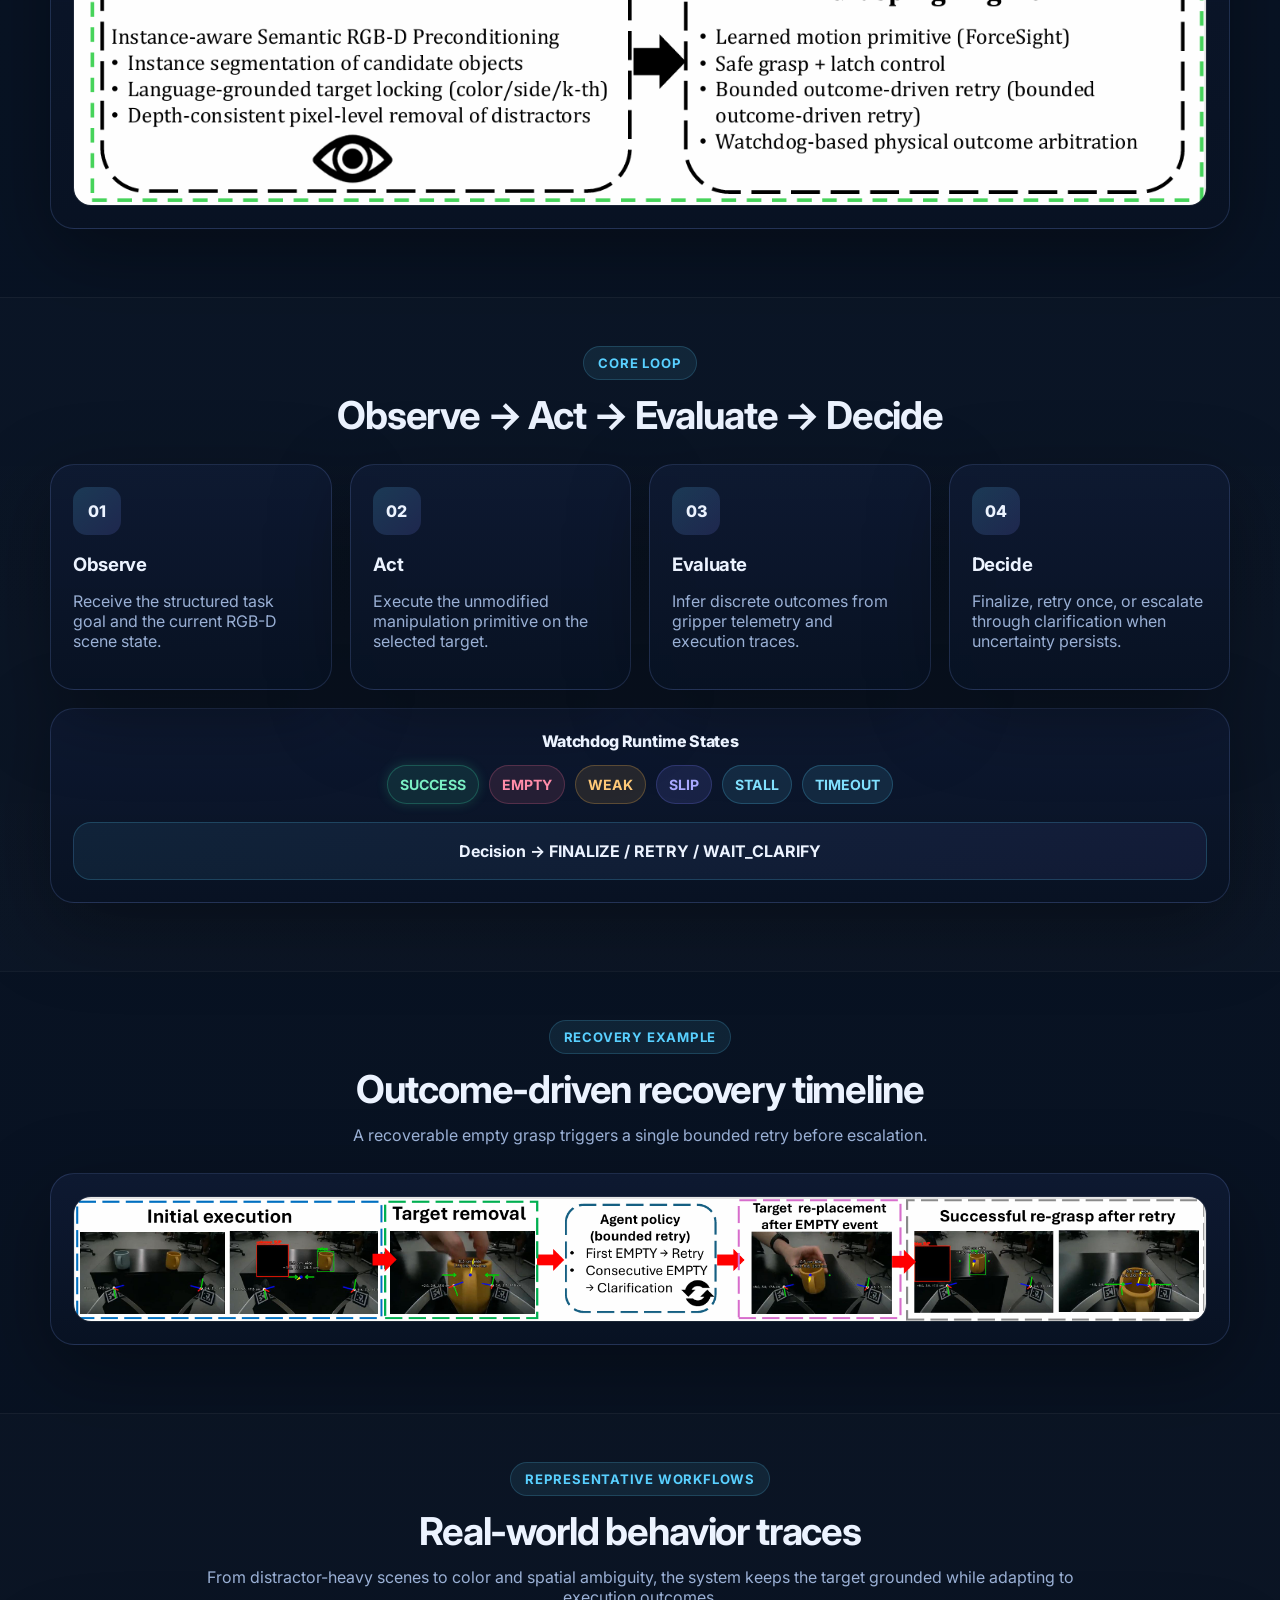
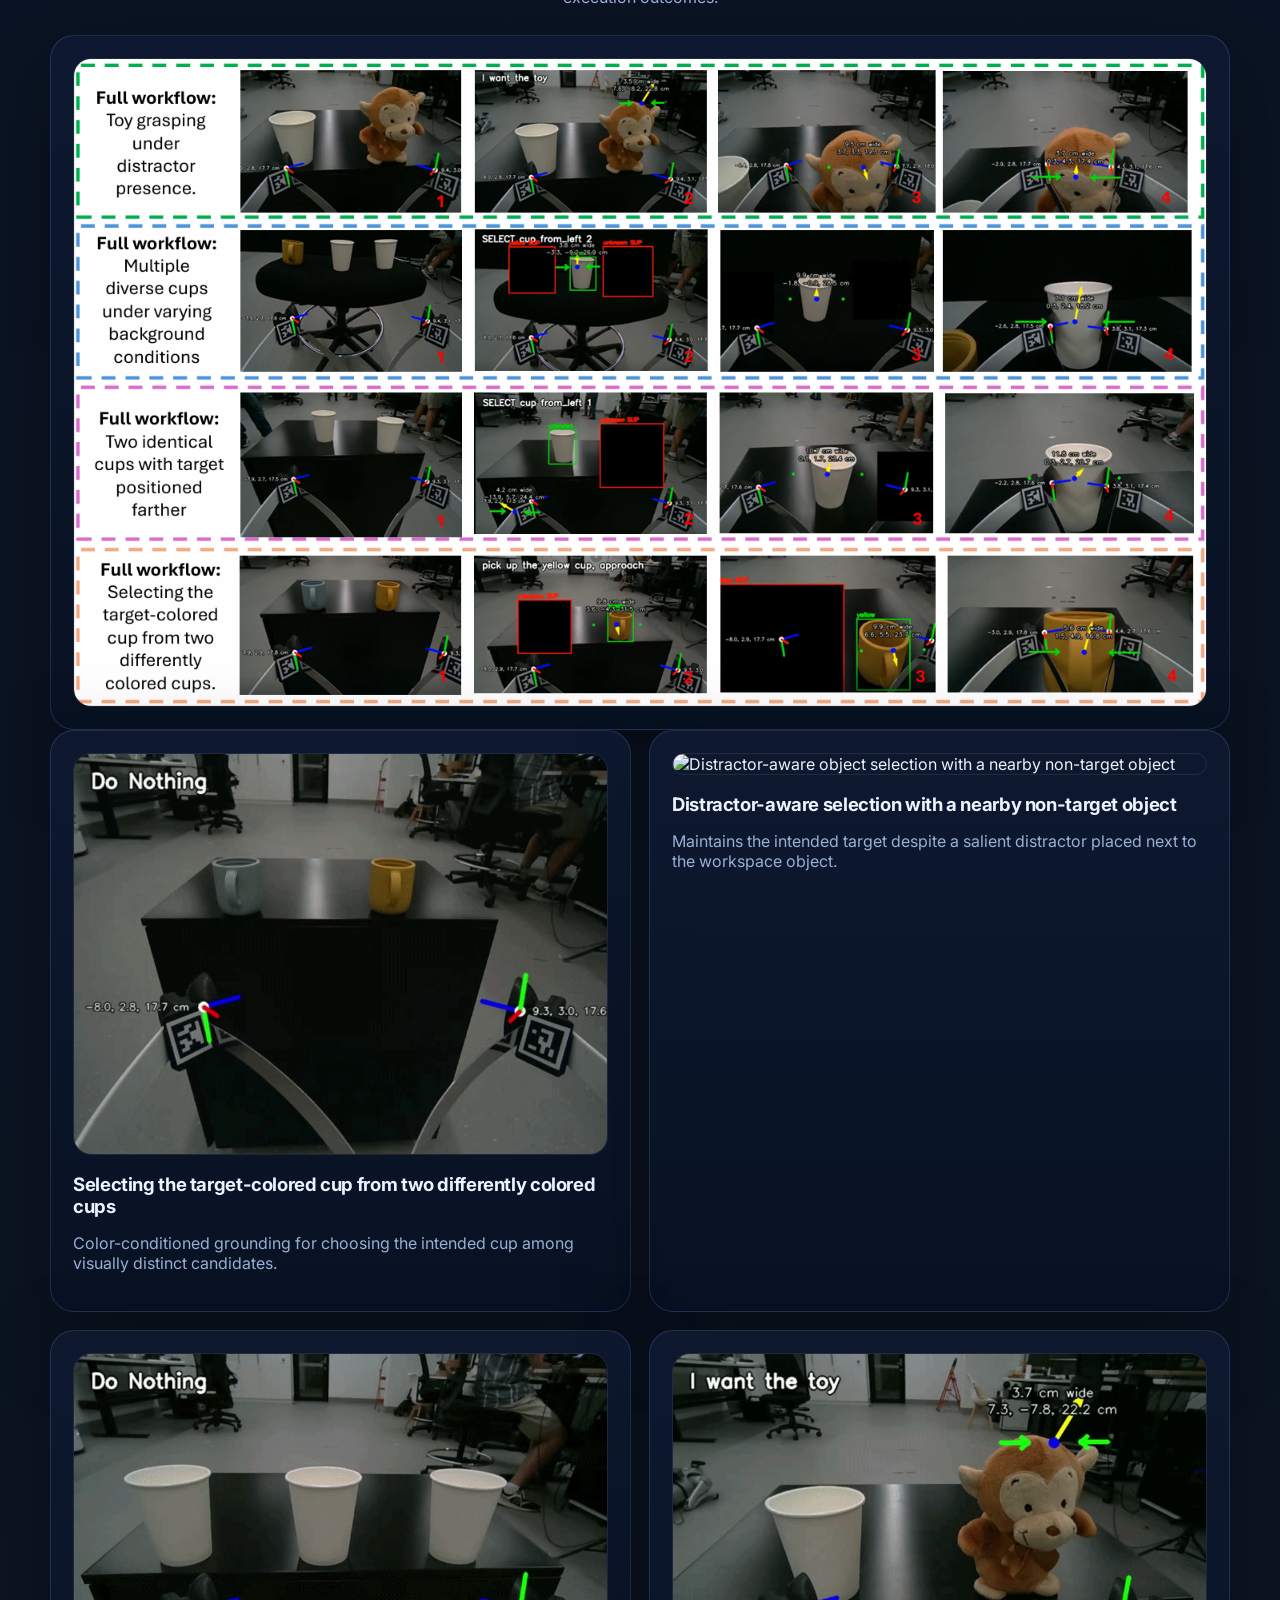
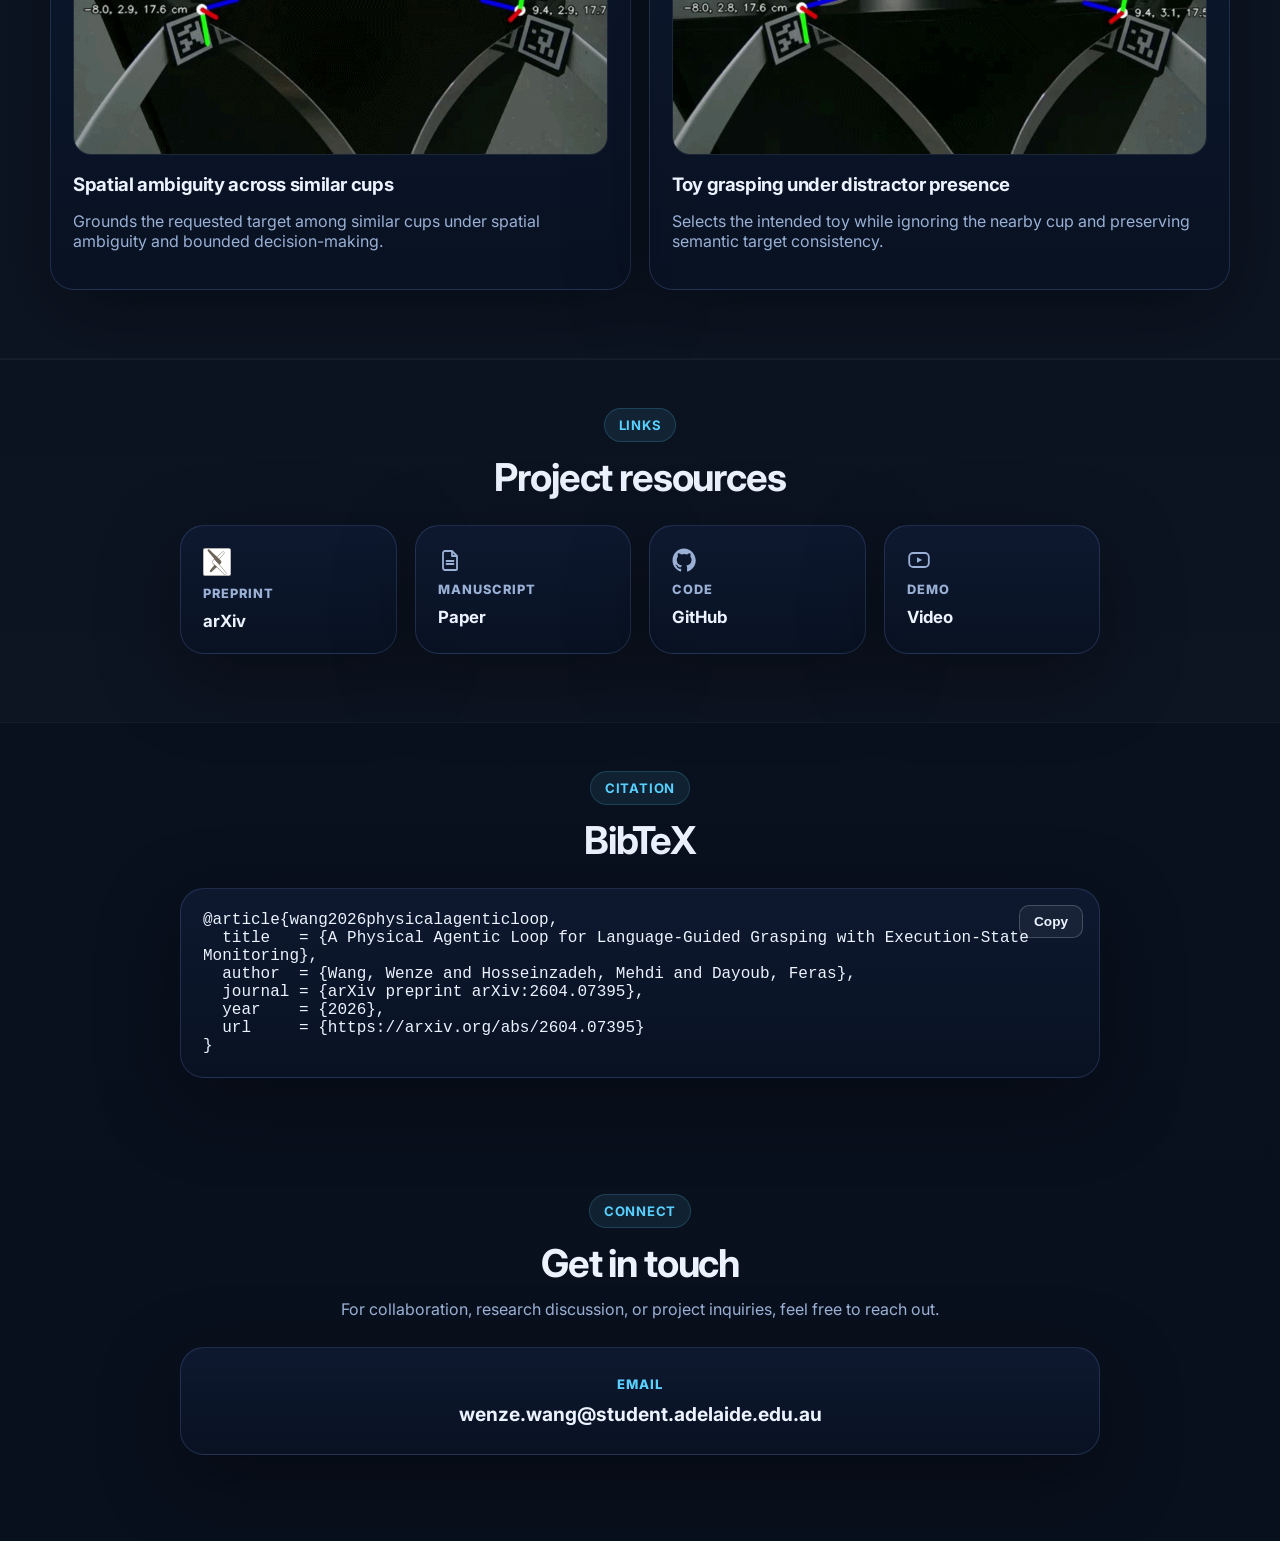
==== commit c4a6b45a: "update arxiv & paper links" ====
--- a/docs/index.html
+++ b/docs/index.html
@@ -57,11 +57,11 @@
           </div>
 
           <div class="hero-actions">
-            <a class="btn btn-primary" href="#" aria-label="arXiv link">
+            <a class="btn btn-primary" href="https://arxiv.org/abs/2604.07395" target="_blank" rel="noopener">
               <img src="icon/arxiv-logo.svg" alt="arXiv" class="btn-icon arxiv-official" />
-              <span>arXiv · coming soon</span>
-            </a>
-            <a class="btn btn-secondary" href="#" aria-label="Paper link">
+              <span>arXiv</span>
+            </a>
+            <a class="btn btn-secondary" href="https://arxiv.org/html/2604.07395v1" target="_blank" rel="noopener" aria-label="Paper link">
               <span class="btn-icon icon-wrap" aria-hidden="true">
                 <svg viewBox="0 0 24 24" fill="none" xmlns="http://www.w3.org/2000/svg">
                   <path d="M7 3h7l5 5v13a1 1 0 0 1-1 1H7a2 2 0 0 1-2-2V5a2 2 0 0 1 2-2Z" stroke="currentColor" stroke-width="1.8" stroke-linejoin="round"/>
@@ -69,7 +69,7 @@
                   <path d="M8.5 13h7M8.5 16h7" stroke="currentColor" stroke-width="1.8" stroke-linecap="round"/>
                 </svg>
               </span>
-              <span>Paper · coming soon</span>
+              <span>Paper</span>
             </a>
             <a class="btn btn-secondary" href="https://github.com/WenzeWWZ123/Agentic-Loop" target="_blank" rel="noopener">
               <span class="btn-icon icon-wrap" aria-hidden="true">
@@ -282,12 +282,12 @@
         </div>
 
         <div class="resource-grid resource-grid-4">
-          <a class="glass-card resource-card" href="#" target="_blank" rel="noopener">
+          <a class="glass-card resource-card" href="https://arxiv.org/abs/2604.07395" target="_blank" rel="noopener">
             <img src="icon/arxiv-logo.svg" alt="arXiv" class="resource-icon arxiv-official" />
             <span class="resource-label">Preprint</span>
             <strong>arXiv</strong>
           </a>
-          <a class="glass-card resource-card" href="#" target="_blank" rel="noopener">
+          <a class="glass-card resource-card" href="https://arxiv.org/html/2604.07395v1" target="_blank" rel="noopener">
             <span class="resource-icon icon-wrap" aria-hidden="true">
               <svg viewBox="0 0 24 24" fill="none" xmlns="http://www.w3.org/2000/svg">
                 <path d="M7 3h7l5 5v13a1 1 0 0 1-1 1H7a2 2 0 0 1-2-2V5a2 2 0 0 1 2-2Z" stroke="currentColor" stroke-width="1.8" stroke-linejoin="round"/>
@@ -328,13 +328,14 @@
           <h2>BibTeX</h2>
         </div>
 
-        <div class="glass-card bib-card">
-<pre><code>@article{wang2026physicalagenticloop,
+        <div class="glass-card bib-card" style="position: relative;">
+          <button id="copyBibtexBtn" type="button" aria-label="Copy BibTeX" style="position:absolute; top:16px; right:16px; padding:8px 14px; border-radius:10px; border:1px solid rgba(255,255,255,0.2); background:rgba(255,255,255,0.05); color:#ecf3ff; font-size:0.85rem; font-weight:600; cursor:pointer; transition:0.2s;">Copy</button>
+<pre><code id="bibtexContent">@article{wang2026physicalagenticloop,
   title   = {A Physical Agentic Loop for Language-Guided Grasping with Execution-State Monitoring},
   author  = {Wang, Wenze and Hosseinzadeh, Mehdi and Dayoub, Feras},
-  journal = {arXiv preprint arXiv:XXXX.XXXXX},
+  journal = {arXiv preprint arXiv:2604.07395},
   year    = {2026},
-  note    = {Preprint under review; update identifier after announcement}
+  url     = {https://arxiv.org/abs/2604.07395}
 }</code></pre>
         </div>
       </div>
